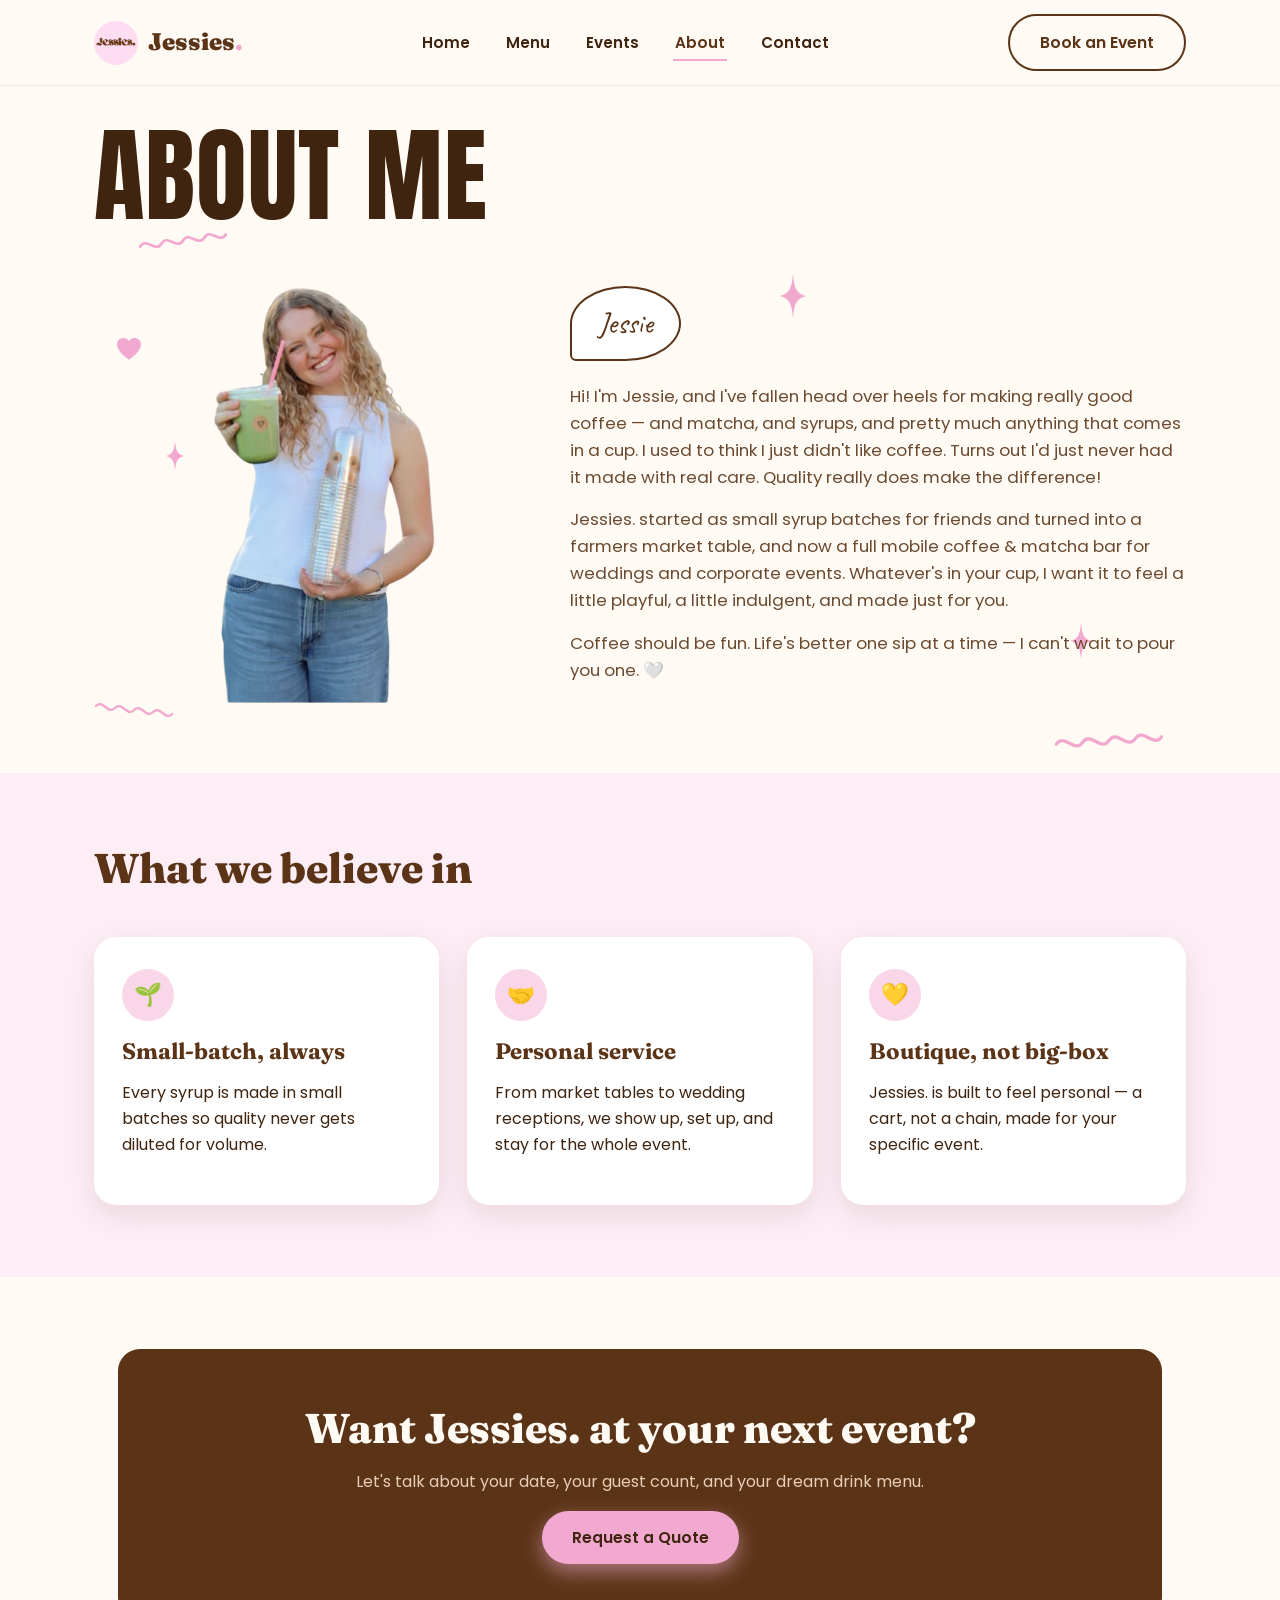
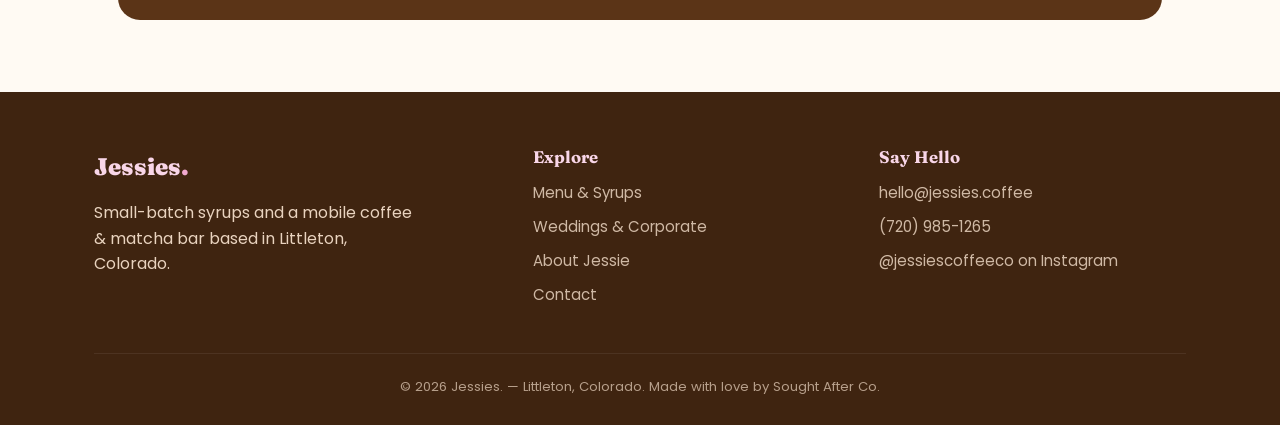
==== website/about.html @ 680e8ca1 "Add files via upload" ====
<!DOCTYPE html>
<html lang="en">
<head>
<meta charset="UTF-8" />
<meta name="viewport" content="width=device-width, initial-scale=1.0" />
<title>About Jessie | Jessies.</title>
<meta name="description" content="Meet Jessie, the maker behind Jessies. small-batch syrups and mobile coffee &amp; matcha bar in Littleton, Colorado." />
<link rel="icon" href="images/logo-mark.jpg" />
<link rel="preconnect" href="https://fonts.googleapis.com">
<link href="https://fonts.googleapis.com/css2?family=Fraunces:opsz,wght@9..144,600;9..144,800;9..144,900&family=Poppins:wght@400;500;600;700&family=Caveat:wght@600;700&family=Anton&display=swap" rel="stylesheet">
<link rel="stylesheet" href="css/style.css" />
</head>
<body>

<header class="site-header">
  <div class="nav-wrap">
    <a class="brand" href="index.html">
      <img src="images/logo-mark.jpg" alt="Jessies. logo" />
      <span class="brand-word">Jessies<span class="dot">.</span></span>
    </a>
    <nav>
      <ul class="nav-links">
        <li><a href="index.html">Home</a></li>
        <li><a href="menu.html">Menu</a></li>
        <li><a href="events.html">Events</a></li>
        <li><a href="about.html">About</a></li>
        <li><a href="contact.html">Contact</a></li>
      </ul>
    </nav>
    <div class="nav-cta">
      <a class="btn btn-outline" href="events.html#inquiry-form">Book an Event</a>
      <button class="nav-toggle" aria-label="Toggle menu">
        <span></span><span></span><span></span>
      </button>
    </div>
  </div>
</header>

<section class="about-poster">
  <div class="container">
    <h1 class="poster-title">About me</h1>

    <div class="poster-grid">
      <svg class="doodle scribble-1" viewBox="0 0 100 30" fill="none" xmlns="http://www.w3.org/2000/svg" aria-hidden="true">
        <path d="M2 15C10 5 18 25 26 15C34 5 42 25 50 15C58 5 66 25 74 15C82 5 90 25 98 15" stroke="currentColor" stroke-width="3" stroke-linecap="round"/>
      </svg>
      <svg class="doodle scribble-2" viewBox="0 0 100 30" fill="none" xmlns="http://www.w3.org/2000/svg" aria-hidden="true">
        <path d="M2 15C10 5 18 25 26 15C34 5 42 25 50 15C58 5 66 25 74 15C82 5 90 25 98 15" stroke="currentColor" stroke-width="3" stroke-linecap="round"/>
      </svg>
      <svg class="doodle scribble-3" viewBox="0 0 100 30" fill="none" xmlns="http://www.w3.org/2000/svg" aria-hidden="true">
        <path d="M2 15C10 5 18 25 26 15C34 5 42 25 50 15C58 5 66 25 74 15C82 5 90 25 98 15" stroke="currentColor" stroke-width="3" stroke-linecap="round"/>
      </svg>
      <svg class="doodle sparkle-1" viewBox="0 0 40 40" fill="currentColor" xmlns="http://www.w3.org/2000/svg" aria-hidden="true">
        <path d="M20 0C21 10 22 18 32 20C22 22 21 30 20 40C19 30 18 22 8 20C18 18 19 10 20 0Z"/>
      </svg>
      <svg class="doodle sparkle-2" viewBox="0 0 40 40" fill="currentColor" xmlns="http://www.w3.org/2000/svg" aria-hidden="true">
        <path d="M20 0C21 10 22 18 32 20C22 22 21 30 20 40C19 30 18 22 8 20C18 18 19 10 20 0Z"/>
      </svg>
      <svg class="doodle sparkle-3" viewBox="0 0 40 40" fill="currentColor" xmlns="http://www.w3.org/2000/svg" aria-hidden="true">
        <path d="M20 0C21 10 22 18 32 20C22 22 21 30 20 40C19 30 18 22 8 20C18 18 19 10 20 0Z"/>
      </svg>
      <svg class="doodle heart-1" viewBox="0 0 24 22" fill="currentColor" xmlns="http://www.w3.org/2000/svg" aria-hidden="true">
        <path d="M12 21C12 21 1 14 1 7C1 3 4 1 7 1C9 1 11 2 12 4C13 2 15 1 17 1C20 1 23 3 23 7C23 14 12 21 12 21Z"/>
      </svg>

      <div class="poster-photo-wrap">
        <img src="images/jessie-cutout.png" alt="Jessie, founder of Jessies., holding an iced matcha and a stack of cups" />
      </div>

      <div class="poster-copy">
        <div class="poster-bubble">Jessie</div>
        <p>Hi! I'm Jessie, and I've fallen head over heels for making really good coffee — and matcha, and syrups, and pretty much anything that comes in a cup. I used to think I just didn't like coffee. Turns out I'd just never had it made with real care. Quality really does make the difference!</p>
        <p>Jessies. started as small syrup batches for friends and turned into a farmers market table, and now a full mobile coffee &amp; matcha bar for weddings and corporate events. Whatever's in your cup, I want it to feel a little playful, a little indulgent, and made just for you.</p>
        <p>Coffee should be fun. Life's better one sip at a time — I can't wait to pour you one. 🤍</p>
      </div>
    </div>
  </div>
</section>

<section class="bg-soft">
  <div class="container">
    <div class="section-head left">
      <h2>What we believe in</h2>
    </div>
    <div class="grid-3">
      <div class="card">
        <div class="icon">🌱</div>
        <h3>Small-batch, always</h3>
        <p>Every syrup is made in small batches so quality never gets diluted for volume.</p>
      </div>
      <div class="card">
        <div class="icon">🤝</div>
        <h3>Personal service</h3>
        <p>From market tables to wedding receptions, we show up, set up, and stay for the whole event.</p>
      </div>
      <div class="card">
        <div class="icon">💛</div>
        <h3>Boutique, not big-box</h3>
        <p>Jessies. is built to feel personal — a cart, not a chain, made for your specific event.</p>
      </div>
    </div>
  </div>
</section>

<section>
  <div class="container">
    <div class="cta-banner">
      <h2>Want Jessies. at your next event?</h2>
      <p>Let's talk about your date, your guest count, and your dream drink menu.</p>
      <a class="btn btn-primary" href="events.html#inquiry-form">Request a Quote</a>
    </div>
  </div>
</section>

<footer class="site-footer">
  <div class="container">
    <div class="footer-grid">
      <div class="footer-brand">
        <span class="brand-word">Jessies<span class="dot">.</span></span>
        <p style="margin-top:14px; max-width: 320px;">Small-batch syrups and a mobile coffee &amp; matcha bar based in Littleton, Colorado.</p>
      </div>
      <div>
        <h4>Explore</h4>
        <a href="menu.html">Menu &amp; Syrups</a>
        <a href="events.html">Weddings &amp; Corporate</a>
        <a href="about.html">About Jessie</a>
        <a href="contact.html">Contact</a>
      </div>
      <div>
        <h4>Say Hello</h4>
        <a href="mailto:hello@jessies.coffee">hello@jessies.coffee</a>
        <a href="tel:+17209851265">(720) 985-1265</a>
        <a href="https://www.instagram.com/jessiescoffeeco/" target="_blank" rel="noopener">@jessiescoffeeco on Instagram</a>
      </div>
    </div>
    <div class="footer-bottom">© 2026 Jessies. — Littleton, Colorado. Made with love by Sought After Co.</div>
  </div>
</footer>

<script src="js/script.js"></script>
</body>
</html>
---- website/css/style.css ----
/* ===========================
   Jessies. — Global Stylesheet
   =========================== */

:root {
  --pink: #f9d6e8;
  --pink-soft: #fdeef6;
  --pink-strong: #f2a9cf;
  --brown: #5b3417;
  --brown-dark: #3f2410;
  --cream: #fffaf3;
  --cream-2: #fff3e4;
  --white: #ffffff;
  --shadow: 0 10px 30px rgba(91, 52, 23, 0.12);
  --radius: 22px;
  --font-display: "Fraunces", Georgia, serif;
  --font-body: "Poppins", "Segoe UI", sans-serif;
  --font-script: "Caveat", cursive;
}

* {
  box-sizing: border-box;
}

html {
  scroll-behavior: smooth;
}

body {
  margin: 0;
  font-family: var(--font-body);
  color: var(--brown-dark);
  background: var(--cream);
  line-height: 1.6;
  -webkit-font-smoothing: antialiased;
}

img {
  max-width: 100%;
  display: block;
}

a {
  text-decoration: none;
  color: inherit;
}

.container {
  width: 100%;
  max-width: 1140px;
  margin: 0 auto;
  padding: 0 24px;
}

h1, h2, h3, h4 {
  font-family: var(--font-display);
  color: var(--brown);
  margin: 0 0 16px;
  line-height: 1.15;
}

h1 { font-size: clamp(2.4rem, 5vw, 3.6rem); font-weight: 900; }
h2 { font-size: clamp(1.9rem, 3.6vw, 2.6rem); font-weight: 800; }
h3 { font-size: 1.4rem; font-weight: 700; }

p { margin: 0 0 16px; }

.eyebrow {
  display: inline-block;
  font-family: var(--font-script);
  font-size: 1.5rem;
  color: var(--pink-strong);
  margin-bottom: 4px;
}

.lead {
  font-size: 1.15rem;
  color: #7a5a41;
}

/* ---------- Buttons ---------- */
.btn {
  display: inline-flex;
  align-items: center;
  gap: 8px;
  padding: 14px 30px;
  border-radius: 999px;
  font-family: var(--font-body);
  font-weight: 600;
  font-size: 0.98rem;
  border: none;
  cursor: pointer;
  transition: transform 0.15s ease, box-shadow 0.15s ease, background 0.15s ease;
}

.btn-primary {
  background: var(--pink-strong);
  color: var(--brown-dark);
  box-shadow: 0 8px 20px rgba(242, 169, 207, 0.55);
}

.btn-primary:hover {
  background: var(--pink);
  transform: translateY(-2px);
}

.btn-outline {
  background: transparent;
  border: 2px solid var(--brown);
  color: var(--brown);
}

.btn-outline:hover {
  background: var(--brown);
  color: var(--cream);
}

.btn-block { width: 100%; justify-content: center; }

/* ---------- Header / Nav ---------- */
.site-header {
  position: sticky;
  top: 0;
  z-index: 100;
  background: rgba(255, 250, 243, 0.92);
  backdrop-filter: blur(8px);
  border-bottom: 1px solid rgba(91, 52, 23, 0.08);
}

.nav-wrap {
  display: flex;
  align-items: center;
  justify-content: space-between;
  padding: 14px 24px;
  max-width: 1140px;
  margin: 0 auto;
}

.brand {
  display: flex;
  align-items: center;
  gap: 10px;
}

.brand img {
  width: 44px;
  height: 44px;
  border-radius: 50%;
  object-fit: cover;
}

.brand-word {
  font-family: var(--font-display);
  font-weight: 900;
  font-size: 1.5rem;
  color: var(--brown);
}

.brand-word .dot { color: var(--pink-strong); }

.nav-links {
  display: flex;
  align-items: center;
  gap: 32px;
  list-style: none;
  margin: 0;
  padding: 0;
}

.nav-links a {
  font-weight: 600;
  font-size: 0.95rem;
  color: var(--brown-dark);
  padding: 6px 2px;
  border-bottom: 2px solid transparent;
  transition: border-color 0.15s ease, color 0.15s ease;
}

.nav-links a:hover,
.nav-links a.active {
  border-color: var(--pink-strong);
  color: var(--brown);
}

.nav-cta {
  display: flex;
  align-items: center;
  gap: 18px;
}

.nav-toggle {
  display: none;
  flex-direction: column;
  gap: 5px;
  background: none;
  border: none;
  cursor: pointer;
  padding: 6px;
}

.nav-toggle span {
  width: 26px;
  height: 2.5px;
  background: var(--brown);
  border-radius: 2px;
}

/* ---------- Hero ---------- */
.hero {
  position: relative;
  overflow: hidden;
  background: linear-gradient(180deg, var(--pink-soft) 0%, var(--cream) 100%);
}

.hero-pattern {
  position: absolute;
  inset: 0;
  background-image: url("../images/pattern-bg.jpg");
  background-size: 480px;
  opacity: 0.1;
  mix-blend-mode: multiply;
  pointer-events: none;
}

.hero-inner {
  position: relative;
  display: grid;
  grid-template-columns: 1.1fr 0.9fr;
  gap: 48px;
  align-items: center;
  padding: 72px 24px 56px;
  max-width: 1140px;
  margin: 0 auto;
}

.hero-copy .btn-row {
  display: flex;
  gap: 16px;
  flex-wrap: wrap;
  margin-top: 28px;
}

.hero-photo {
  position: relative;
  justify-self: center;
}

.hero-photo img {
  width: 100%;
  max-width: 380px;
  border-radius: var(--radius);
  box-shadow: var(--shadow);
  border: 8px solid var(--white);
}

.hero-badge {
  position: absolute;
  bottom: -18px;
  left: -18px;
  background: var(--white);
  border-radius: 16px;
  padding: 10px 16px;
  box-shadow: var(--shadow);
  font-family: var(--font-script);
  font-size: 1.3rem;
  color: var(--brown);
  transform: rotate(-6deg);
}

/* ---------- Sections ---------- */
section {
  padding: 72px 0;
}

.section-head {
  text-align: center;
  max-width: 620px;
  margin: 0 auto 44px;
}

.section-head.left {
  text-align: left;
  margin: 0 0 44px;
}

.bg-soft { background: var(--pink-soft); }
.bg-cream2 { background: var(--cream-2); }

/* Channel / feature cards */
.grid-3 {
  display: grid;
  grid-template-columns: repeat(3, 1fr);
  gap: 28px;
}

.card {
  background: var(--white);
  border-radius: var(--radius);
  padding: 32px 28px;
  box-shadow: var(--shadow);
  transition: transform 0.2s ease;
}

.card:hover { transform: translateY(-4px); }

.card .icon {
  width: 52px;
  height: 52px;
  border-radius: 50%;
  background: var(--pink);
  display: flex;
  align-items: center;
  justify-content: center;
  font-size: 1.4rem;
  margin-bottom: 18px;
}

/* Product strip */
.grid-4 {
  display: grid;
  grid-template-columns: repeat(4, 1fr);
  gap: 20px;
}

.photo-card {
  border-radius: 18px;
  overflow: hidden;
  box-shadow: var(--shadow);
  aspect-ratio: 3/4;
}

.photo-card img {
  width: 100%;
  height: 100%;
  object-fit: cover;
}

/* CTA banner */
.cta-banner {
  background: var(--brown);
  color: var(--cream);
  border-radius: var(--radius);
  padding: 56px 40px;
  text-align: center;
  margin: 0 24px;
}

.cta-banner h2 { color: var(--cream); }
.cta-banner p { color: #e8cdb9; }

/* ---------- Tables ---------- */
.table-wrap {
  overflow-x: auto;
  border-radius: var(--radius);
  box-shadow: var(--shadow);
  background: var(--white);
}

table {
  width: 100%;
  border-collapse: collapse;
  min-width: 560px;
}

th, td {
  text-align: left;
  padding: 16px 20px;
  border-bottom: 1px solid var(--cream-2);
  font-size: 0.96rem;
}

th {
  font-family: var(--font-display);
  color: var(--brown);
  background: var(--pink-soft);
  font-weight: 700;
}

tr:last-child td { border-bottom: none; }

/* Menu flavor cards */
.flavor-grid {
  display: grid;
  grid-template-columns: repeat(2, 1fr);
  gap: 20px;
}

.flavor-card {
  background: var(--white);
  border-radius: 18px;
  padding: 24px 26px;
  box-shadow: var(--shadow);
  display: flex;
  justify-content: space-between;
  align-items: center;
  gap: 12px;
}

.flavor-card .price {
  font-family: var(--font-display);
  font-weight: 800;
  color: var(--pink-strong);
  font-size: 1.3rem;
  white-space: nowrap;
}

.note-box {
  background: var(--pink-soft);
  border-left: 4px solid var(--pink-strong);
  border-radius: 14px;
  padding: 18px 22px;
  font-size: 0.92rem;
  color: #7a5a41;
}

/* ---------- Forms ---------- */
.form-card {
  background: var(--white);
  border-radius: var(--radius);
  padding: 40px;
  box-shadow: var(--shadow);
}

.form-row {
  display: grid;
  grid-template-columns: 1fr 1fr;
  gap: 20px;
}

.field {
  margin-bottom: 20px;
}

.field label {
  display: block;
  font-weight: 600;
  font-size: 0.9rem;
  margin-bottom: 8px;
  color: var(--brown);
}

.field input,
.field select,
.field textarea {
  width: 100%;
  padding: 13px 16px;
  border-radius: 12px;
  border: 1.5px solid #ecd9c7;
  font-family: var(--font-body);
  font-size: 0.96rem;
  background: var(--cream);
  color: var(--brown-dark);
}

.field input:focus,
.field select:focus,
.field textarea:focus {
  outline: none;
  border-color: var(--pink-strong);
}

.field textarea { resize: vertical; min-height: 120px; }

/* ---------- About Me poster ---------- */
.about-poster {
  position: relative;
  padding: 40px 24px 20px;
}

.poster-title {
  font-family: "Anton", var(--font-display);
  font-weight: 400;
  text-transform: uppercase;
  font-size: clamp(3.2rem, 9vw, 6.5rem);
  letter-spacing: 1px;
  color: var(--brown-dark);
  line-height: 0.95;
  margin: 0 0 8px;
}

.poster-grid {
  position: relative;
  display: grid;
  grid-template-columns: 0.85fr 1.15fr;
  align-items: center;
  gap: 20px;
  min-height: 520px;
}

.poster-photo-wrap {
  position: relative;
  display: flex;
  justify-content: center;
}

.poster-photo-wrap img {
  max-width: 420px;
  width: 100%;
  position: relative;
  z-index: 2;
}

.poster-copy {
  position: relative;
  z-index: 2;
}

.poster-bubble {
  font-family: var(--font-script);
  font-size: 1.9rem;
  line-height: 1.15;
  color: var(--brown);
  background: var(--white);
  border: 2.5px solid var(--brown);
  border-radius: 50% 50% 50% 6px;
  padding: 18px 26px;
  display: inline-block;
  margin-bottom: 22px;
}

.poster-copy p {
  font-size: 1.05rem;
  color: #6b4a30;
}

.doodle {
  position: absolute;
  color: var(--pink-strong);
  z-index: 1;
  pointer-events: none;
}

.doodle.scribble-1 { top: -6px; left: 4%; width: 90px; transform: rotate(-8deg); }
.doodle.scribble-2 { bottom: 6%; left: 0; width: 80px; transform: rotate(6deg); }
.doodle.scribble-3 { bottom: -4px; right: 2%; width: 110px; transform: rotate(-4deg); }
.doodle.sparkle-1 { top: 8%; right: 34%; width: 44px; }
.doodle.sparkle-2 { top: 40%; left: 6%; width: 30px; }
.doodle.sparkle-3 { bottom: 18%; right: 8%; width: 36px; }
.doodle.heart-1 { top: 20%; left: 2%; width: 26px; }

@media (max-width: 900px) {
  .poster-grid { grid-template-columns: 1fr; min-height: unset; text-align: center; }
  .poster-copy { text-align: left; }
  .doodle { display: none; }
}

/* ---------- Quote / script accent ---------- */
.quote-bubble {
  font-family: var(--font-script);
  font-size: 2rem;
  color: var(--brown);
  background: var(--pink-soft);
  border-radius: 40px 40px 40px 6px;
  padding: 22px 30px;
  display: inline-block;
}

/* ---------- Footer ---------- */
.site-footer {
  background: var(--brown-dark);
  color: #e9d3bf;
  padding: 56px 0 28px;
}

.footer-grid {
  display: grid;
  grid-template-columns: 1.3fr 1fr 1fr;
  gap: 40px;
  margin-bottom: 36px;
}

.site-footer h4 {
  color: var(--pink);
  font-size: 1.05rem;
  margin-bottom: 14px;
}

.site-footer a {
  display: block;
  color: #e9d3bf;
  opacity: 0.85;
  margin-bottom: 10px;
  font-size: 0.94rem;
}

.site-footer a:hover { opacity: 1; color: var(--pink); }

.footer-brand .brand-word { color: var(--pink); }

.footer-bottom {
  border-top: 1px solid rgba(255,255,255,0.1);
  padding-top: 22px;
  font-size: 0.82rem;
  opacity: 0.7;
  text-align: center;
}

/* ---------- Scroll sipper ---------- */
.scroll-sipper {
  position: fixed;
  right: 22px;
  bottom: 22px;
  width: 66px;
  z-index: 60;
  pointer-events: none;
  filter: drop-shadow(0 6px 14px rgba(91, 52, 23, 0.25));
}

.scroll-sipper svg { width: 100%; height: auto; display: block; }

.sipper-liquid {
  transform-box: fill-box;
  transform-origin: bottom;
  transform: scaleY(var(--drink-level, 1));
  transition: transform 0.12s linear;
}

.sipper-straw {
  transform-box: fill-box;
  transform-origin: 70% 100%;
  animation: sipper-wiggle 3.2s ease-in-out infinite;
}

@keyframes sipper-wiggle {
  0%, 100% { transform: rotate(-2deg); }
  50% { transform: rotate(2deg); }
}

@media (max-width: 760px) {
  .scroll-sipper { width: 46px; right: 14px; bottom: 14px; }
}

/* ---------- Utilities ---------- */
.text-center { text-align: center; }
.mt-32 { margin-top: 32px; }
.stack { display: flex; flex-direction: column; gap: 6px; }

/* ---------- Responsive ---------- */
@media (max-width: 900px) {
  .hero-inner { grid-template-columns: 1fr; text-align: center; }
  .hero-copy .btn-row { justify-content: center; }
  .hero-photo { order: -1; }
  .grid-3 { grid-template-columns: 1fr; }
  .grid-4 { grid-template-columns: repeat(2, 1fr); }
  .footer-grid { grid-template-columns: 1fr; }
  .form-row { grid-template-columns: 1fr; }
}

@media (max-width: 760px) {
  .nav-links, .nav-cta .btn-outline { display: none; }
  .nav-toggle { display: flex; }
  .nav-wrap.open .nav-links {
    display: flex;
    flex-direction: column;
    position: absolute;
    top: 68px;
    left: 0;
    right: 0;
    background: var(--cream);
    padding: 20px 24px;
    gap: 18px;
    box-shadow: var(--shadow);
  }
}
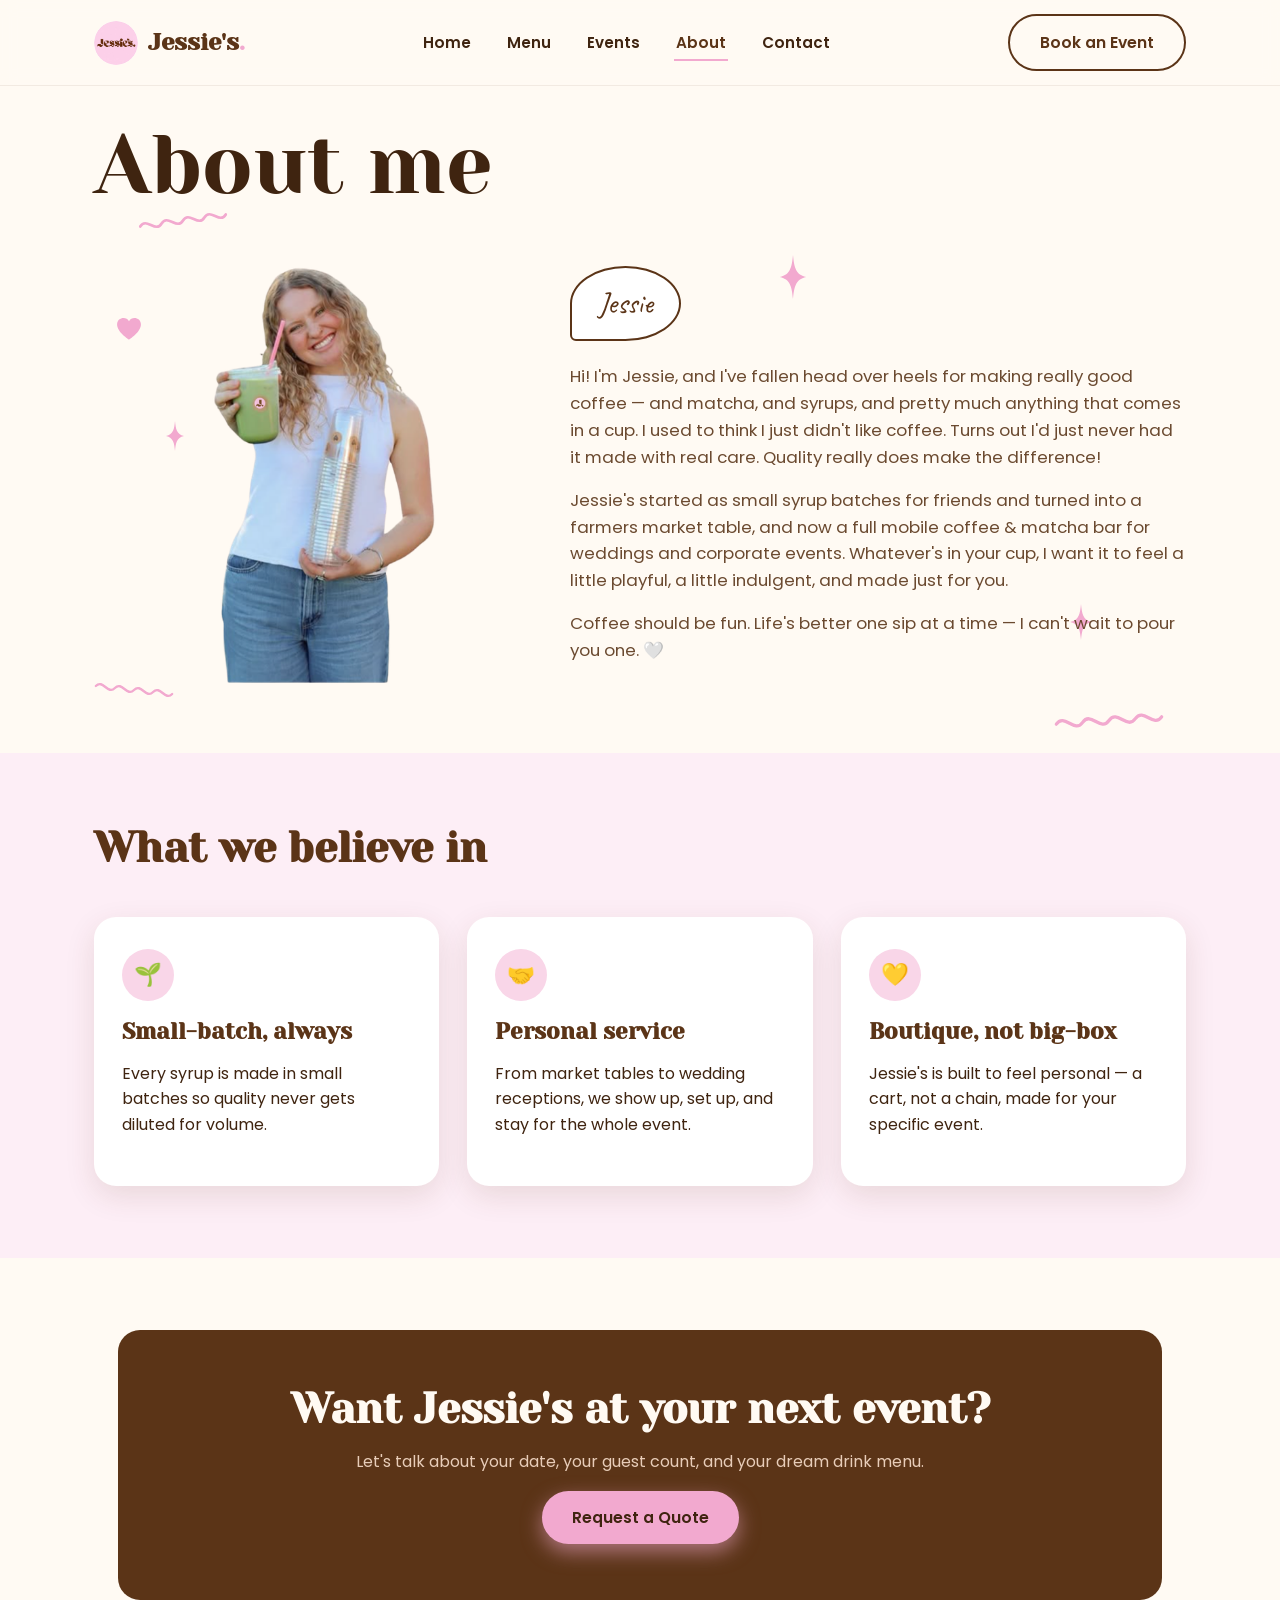
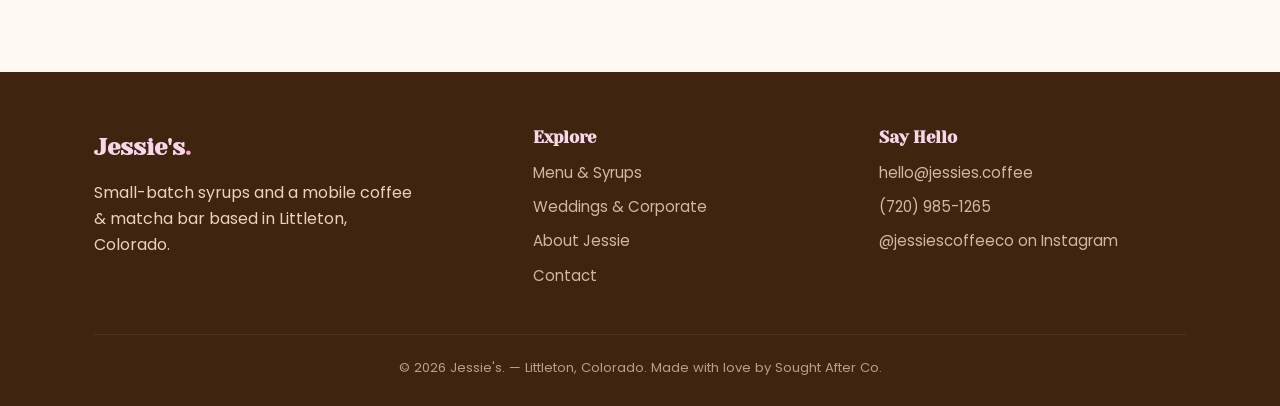
==== commit 652663f5: "Add files via upload" ====
--- a/website/about.html
+++ b/website/about.html
@@ -3,11 +3,23 @@
 <head>
 <meta charset="UTF-8" />
 <meta name="viewport" content="width=device-width, initial-scale=1.0" />
-<title>About Jessie | Jessies.</title>
-<meta name="description" content="Meet Jessie, the maker behind Jessies. small-batch syrups and mobile coffee &amp; matcha bar in Littleton, Colorado." />
-<link rel="icon" href="images/logo-mark.jpg" />
+<title>About Jessie | Jessie's.</title>
+<meta name="description" content="Meet Jessie, the maker behind Jessie's small-batch syrups and mobile coffee &amp; matcha bar in Littleton, Colorado." />
+<meta property="og:type" content="website" />
+<meta property="og:title" content="About Jessie | Jessie's." />
+<meta property="og:description" content="Meet Jessie, the maker behind Jessie's small-batch syrups and mobile coffee &amp; matcha bar." />
+<meta property="og:url" content="https://jessies.coffee/about.html" />
+<meta property="og:image" content="https://jessies.coffee/images/social-card.jpg" />
+<meta property="og:image:width" content="1200" />
+<meta property="og:image:height" content="630" />
+<meta name="twitter:card" content="summary_large_image" />
+<meta name="twitter:title" content="About Jessie | Jessie's." />
+<meta name="twitter:description" content="Meet Jessie, the maker behind Jessie's small-batch syrups and mobile coffee &amp; matcha bar." />
+<meta name="twitter:image" content="https://jessies.coffee/images/social-card.jpg" />
+<link rel="icon" href="images/favicon.png?v=2" type="image/png" />
+<link rel="apple-touch-icon" href="images/apple-touch-icon.png?v=2" />
 <link rel="preconnect" href="https://fonts.googleapis.com">
-<link href="https://fonts.googleapis.com/css2?family=Fraunces:opsz,wght@9..144,600;9..144,800;9..144,900&family=Poppins:wght@400;500;600;700&family=Caveat:wght@600;700&family=Anton&display=swap" rel="stylesheet">
+<link href="https://fonts.googleapis.com/css2?family=Yeseva+One&family=Poppins:wght@400;500;600;700&family=Caveat:wght@600;700&display=swap" rel="stylesheet">
 <link rel="stylesheet" href="css/style.css" />
 </head>
 <body>
@@ -15,8 +27,8 @@
 <header class="site-header">
   <div class="nav-wrap">
     <a class="brand" href="index.html">
-      <img src="images/logo-mark.jpg" alt="Jessies. logo" />
-      <span class="brand-word">Jessies<span class="dot">.</span></span>
+      <img src="images/logo-mark.jpg?v=2" alt="Jessie's logo" />
+      <span class="brand-word">Jessie's<span class="dot">.</span></span>
     </a>
     <nav>
       <ul class="nav-links">
@@ -64,13 +76,13 @@
       </svg>
 
       <div class="poster-photo-wrap">
-        <img src="images/jessie-cutout.png" alt="Jessie, founder of Jessies., holding an iced matcha and a stack of cups" />
+        <img src="images/jessie-cutout.png?v=2" alt="Jessie, founder of Jessie's, holding an iced matcha and a stack of cups" />
       </div>
 
       <div class="poster-copy">
         <div class="poster-bubble">Jessie</div>
         <p>Hi! I'm Jessie, and I've fallen head over heels for making really good coffee — and matcha, and syrups, and pretty much anything that comes in a cup. I used to think I just didn't like coffee. Turns out I'd just never had it made with real care. Quality really does make the difference!</p>
-        <p>Jessies. started as small syrup batches for friends and turned into a farmers market table, and now a full mobile coffee &amp; matcha bar for weddings and corporate events. Whatever's in your cup, I want it to feel a little playful, a little indulgent, and made just for you.</p>
+        <p>Jessie's started as small syrup batches for friends and turned into a farmers market table, and now a full mobile coffee &amp; matcha bar for weddings and corporate events. Whatever's in your cup, I want it to feel a little playful, a little indulgent, and made just for you.</p>
         <p>Coffee should be fun. Life's better one sip at a time — I can't wait to pour you one. 🤍</p>
       </div>
     </div>
@@ -96,7 +108,7 @@
       <div class="card">
         <div class="icon">💛</div>
         <h3>Boutique, not big-box</h3>
-        <p>Jessies. is built to feel personal — a cart, not a chain, made for your specific event.</p>
+        <p>Jessie's is built to feel personal — a cart, not a chain, made for your specific event.</p>
       </div>
     </div>
   </div>
@@ -105,7 +117,7 @@
 <section>
   <div class="container">
     <div class="cta-banner">
-      <h2>Want Jessies. at your next event?</h2>
+      <h2>Want Jessie's at your next event?</h2>
       <p>Let's talk about your date, your guest count, and your dream drink menu.</p>
       <a class="btn btn-primary" href="events.html#inquiry-form">Request a Quote</a>
     </div>
@@ -116,7 +128,7 @@
   <div class="container">
     <div class="footer-grid">
       <div class="footer-brand">
-        <span class="brand-word">Jessies<span class="dot">.</span></span>
+        <span class="brand-word">Jessie's<span class="dot">.</span></span>
         <p style="margin-top:14px; max-width: 320px;">Small-batch syrups and a mobile coffee &amp; matcha bar based in Littleton, Colorado.</p>
       </div>
       <div>
@@ -133,7 +145,7 @@
         <a href="https://www.instagram.com/jessiescoffeeco/" target="_blank" rel="noopener">@jessiescoffeeco on Instagram</a>
       </div>
     </div>
-    <div class="footer-bottom">© 2026 Jessies. — Littleton, Colorado. Made with love by Sought After Co.</div>
+    <div class="footer-bottom">© 2026 Jessie's. — Littleton, Colorado. Made with love by Sought After Co.</div>
   </div>
 </footer>
 
--- a/website/css/style.css
+++ b/website/css/style.css
@@ -13,7 +13,7 @@
   --white: #ffffff;
   --shadow: 0 10px 30px rgba(91, 52, 23, 0.12);
   --radius: 22px;
-  --font-display: "Fraunces", Georgia, serif;
+  --font-display: "Yeseva One", Georgia, serif;
   --font-body: "Poppins", "Segoe UI", sans-serif;
   --font-script: "Caveat", cursive;
 }
@@ -468,11 +468,11 @@
 }
 
 .poster-title {
-  font-family: "Anton", var(--font-display);
+  font-family: var(--font-display);
   font-weight: 400;
-  text-transform: uppercase;
-  font-size: clamp(3.2rem, 9vw, 6.5rem);
-  letter-spacing: 1px;
+  text-transform: none;
+  font-size: clamp(2.8rem, 7.5vw, 5.2rem);
+  letter-spacing: 0;
   color: var(--brown-dark);
   line-height: 0.95;
   margin: 0 0 8px;
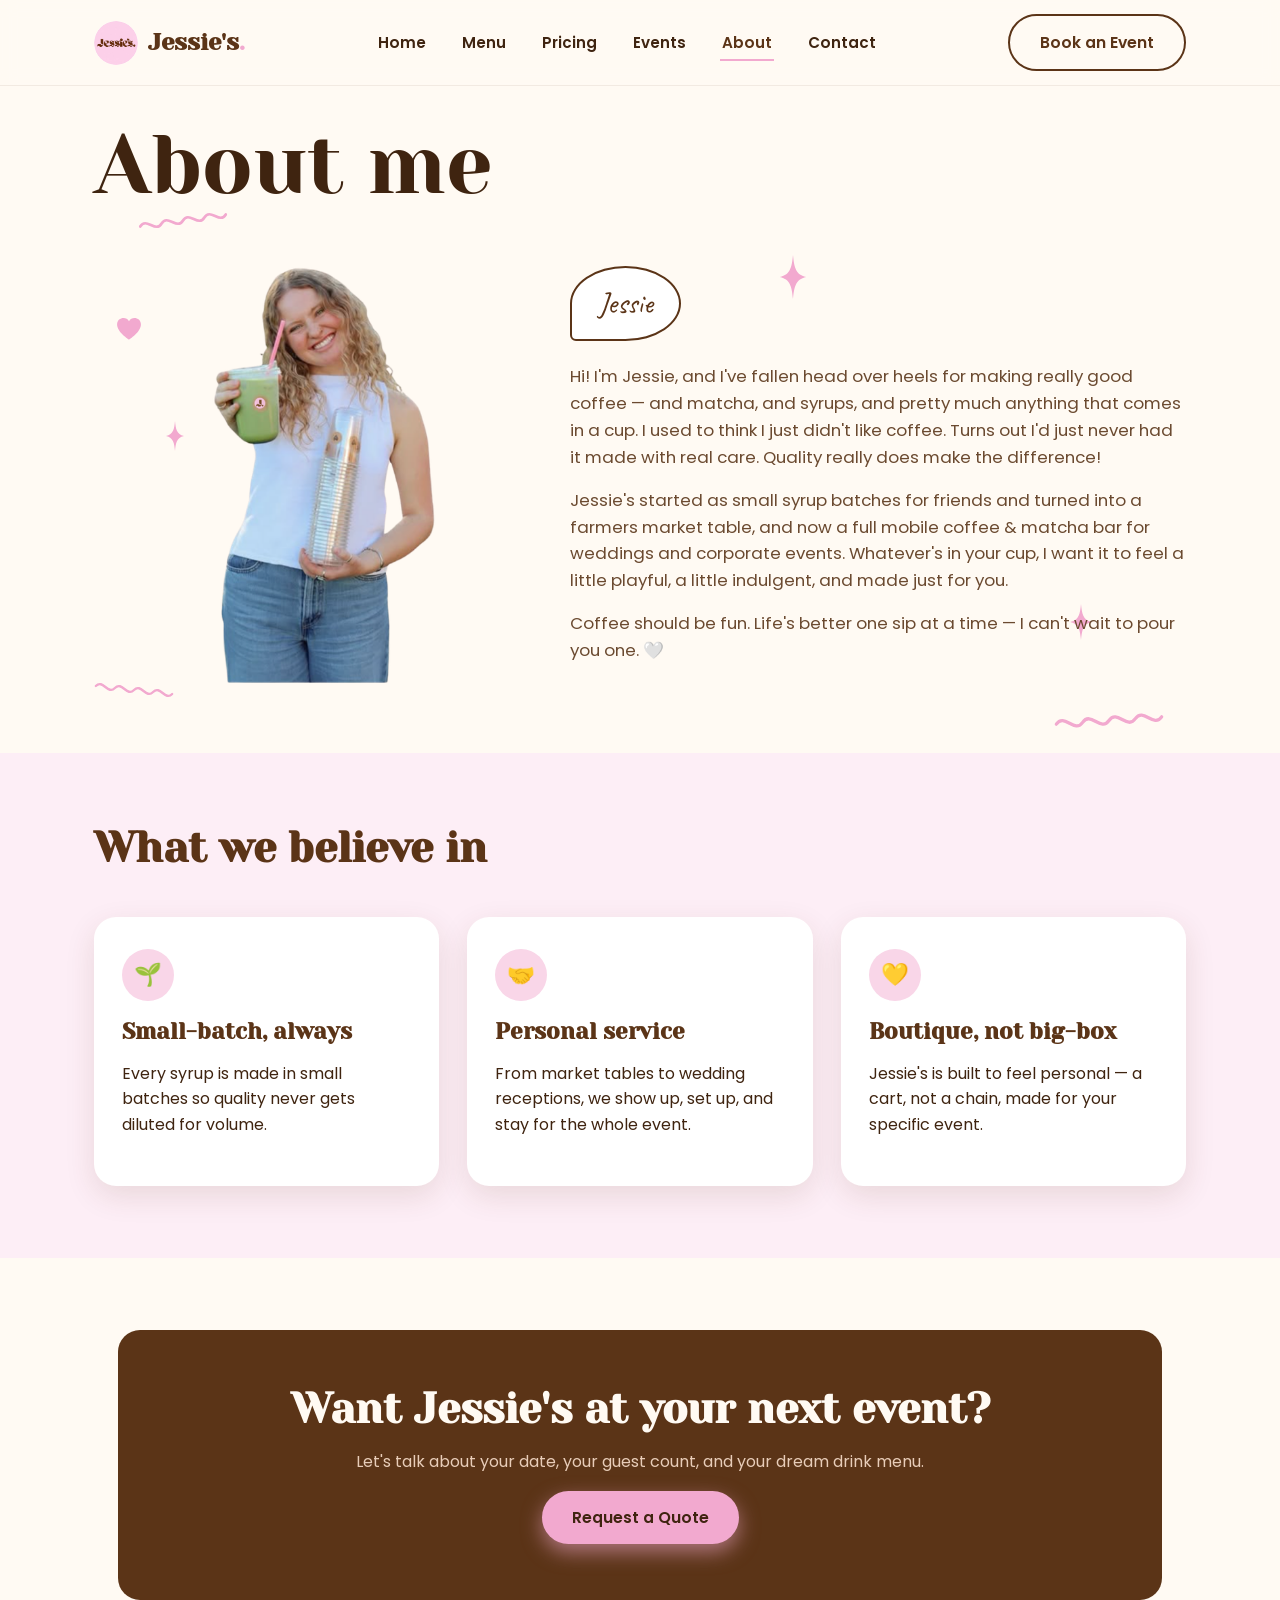
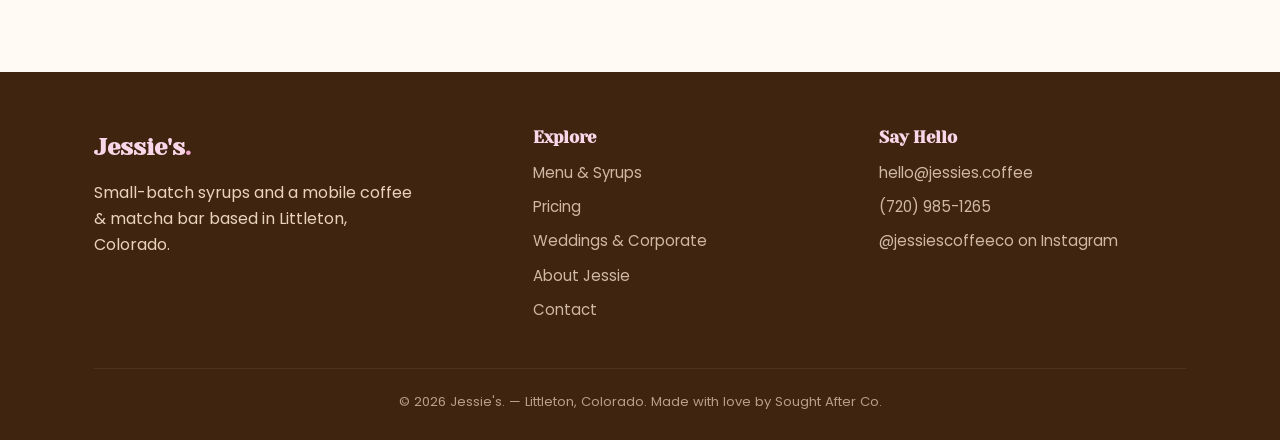
==== commit 7f6f63a5: "Add files via upload" ====
--- a/website/about.html
+++ b/website/about.html
@@ -34,6 +34,7 @@
       <ul class="nav-links">
         <li><a href="index.html">Home</a></li>
         <li><a href="menu.html">Menu</a></li>
+        <li><a href="pricing.html">Pricing</a></li>
         <li><a href="events.html">Events</a></li>
         <li><a href="about.html">About</a></li>
         <li><a href="contact.html">Contact</a></li>
@@ -134,6 +135,7 @@
       <div>
         <h4>Explore</h4>
         <a href="menu.html">Menu &amp; Syrups</a>
+        <a href="pricing.html">Pricing</a>
         <a href="events.html">Weddings &amp; Corporate</a>
         <a href="about.html">About Jessie</a>
         <a href="contact.html">Contact</a>
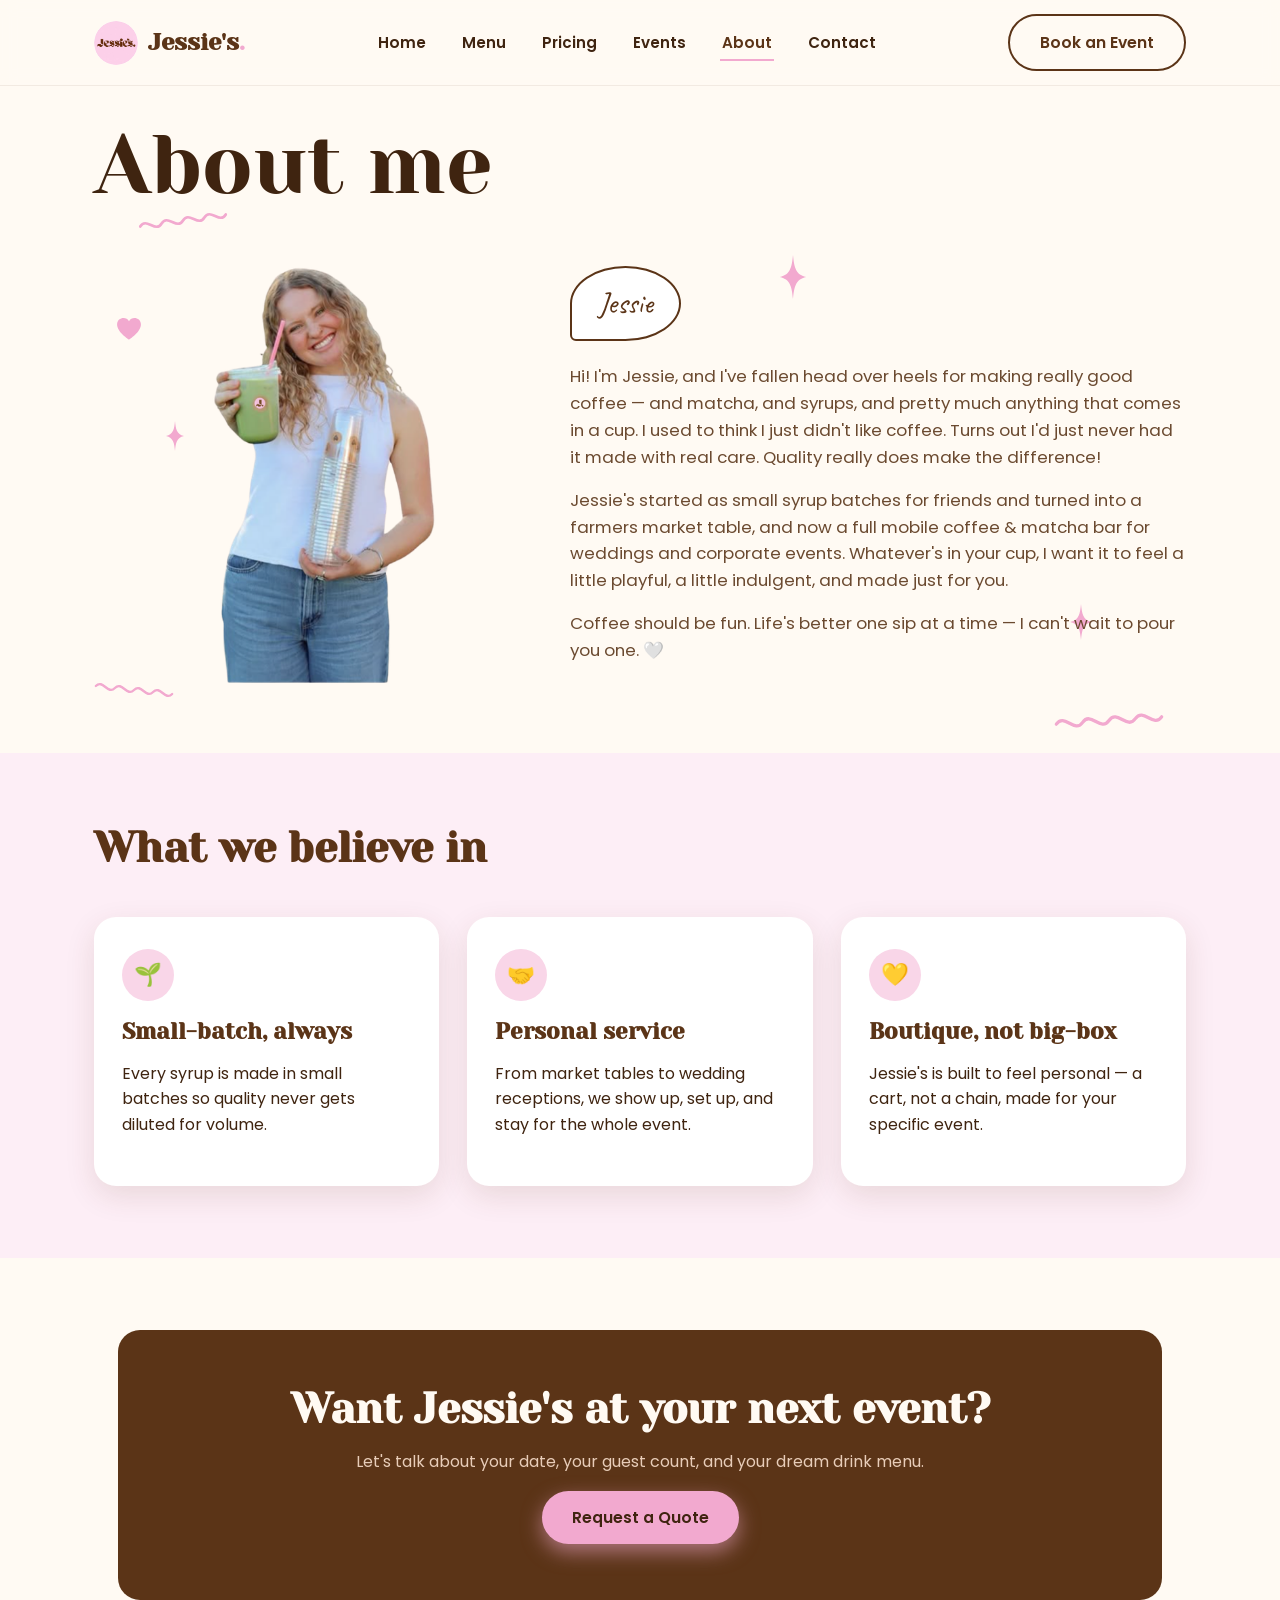
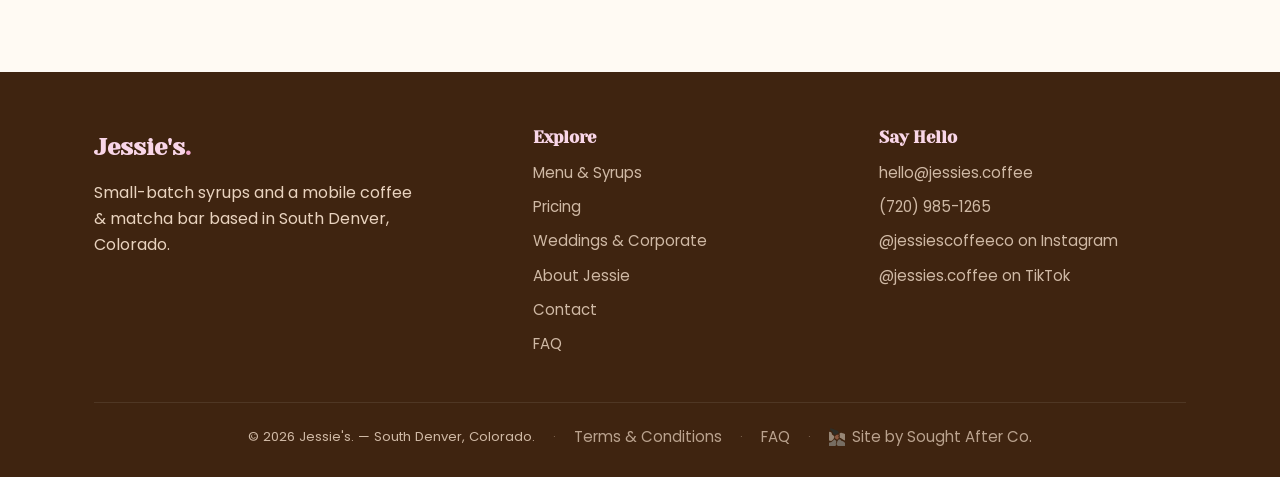
==== commit b46f0f60: "Add files via upload" ====
--- a/website/about.html
+++ b/website/about.html
@@ -4,7 +4,7 @@
 <meta charset="UTF-8" />
 <meta name="viewport" content="width=device-width, initial-scale=1.0" />
 <title>About Jessie | Jessie's.</title>
-<meta name="description" content="Meet Jessie, the maker behind Jessie's small-batch syrups and mobile coffee &amp; matcha bar in Littleton, Colorado." />
+<meta name="description" content="Meet Jessie, the maker behind Jessie's small-batch syrups and mobile coffee &amp; matcha bar in South Denver, Colorado." />
 <meta property="og:type" content="website" />
 <meta property="og:title" content="About Jessie | Jessie's." />
 <meta property="og:description" content="Meet Jessie, the maker behind Jessie's small-batch syrups and mobile coffee &amp; matcha bar." />
@@ -130,7 +130,7 @@
     <div class="footer-grid">
       <div class="footer-brand">
         <span class="brand-word">Jessie's<span class="dot">.</span></span>
-        <p style="margin-top:14px; max-width: 320px;">Small-batch syrups and a mobile coffee &amp; matcha bar based in Littleton, Colorado.</p>
+        <p style="margin-top:14px; max-width: 320px;">Small-batch syrups and a mobile coffee &amp; matcha bar based in South Denver, Colorado.</p>
       </div>
       <div>
         <h4>Explore</h4>
@@ -139,15 +139,28 @@
         <a href="events.html">Weddings &amp; Corporate</a>
         <a href="about.html">About Jessie</a>
         <a href="contact.html">Contact</a>
+        <a href="faq.html">FAQ</a>
       </div>
       <div>
         <h4>Say Hello</h4>
         <a href="mailto:hello@jessies.coffee">hello@jessies.coffee</a>
         <a href="tel:+17209851265">(720) 985-1265</a>
         <a href="https://www.instagram.com/jessiescoffeeco/" target="_blank" rel="noopener">@jessiescoffeeco on Instagram</a>
+        <a href="https://www.tiktok.com/@jessies.coffee" target="_blank" rel="noopener">@jessies.coffee on TikTok</a>
       </div>
     </div>
-    <div class="footer-bottom">© 2026 Jessie's. — Littleton, Colorado. Made with love by Sought After Co.</div>
+    <div class="footer-bottom">
+      <span>© 2026 Jessie's. — South Denver, Colorado.</span>
+      <span class="divider">&middot;</span>
+      <a href="terms.html">Terms &amp; Conditions</a>
+      <span class="divider">&middot;</span>
+      <a href="faq.html">FAQ</a>
+      <span class="divider">&middot;</span>
+      <a class="credit-link" href="https://soughtafter.design" target="_blank" rel="noopener">
+        <img src="images/sought-after-mark.png" alt="Sought After Co. logo" />
+        Site by Sought After Co.
+      </a>
+    </div>
   </div>
 </footer>
 
--- a/website/css/style.css
+++ b/website/css/style.css
@@ -26,6 +26,10 @@
   scroll-behavior: smooth;
 }
 
+html, body {
+  overflow-x: hidden;
+}
+
 body {
   margin: 0;
   font-family: var(--font-body);
@@ -293,6 +297,12 @@
   gap: 28px;
 }
 
+.grid-2 {
+  display: grid;
+  grid-template-columns: repeat(2, 1fr);
+  gap: 28px;
+}
+
 .card {
   background: var(--white);
   border-radius: var(--radius);
@@ -411,6 +421,80 @@
   padding: 18px 22px;
   font-size: 0.92rem;
   color: #7a5a41;
+}
+
+/* Pricing tiers */
+.pricing-card {
+  position: relative;
+  display: flex;
+  flex-direction: column;
+}
+
+.pricing-card.featured {
+  border: 2px solid var(--pink-strong);
+}
+
+.pricing-badge {
+  position: absolute;
+  top: -14px;
+  right: 24px;
+  background: var(--pink-strong);
+  color: var(--white);
+  font-family: var(--font-body);
+  font-weight: 700;
+  font-size: 0.72rem;
+  letter-spacing: 0.06em;
+  text-transform: uppercase;
+  padding: 6px 14px;
+  border-radius: 999px;
+}
+
+.pricing-card .icon.icon-2 { background: var(--pink-strong); }
+.pricing-card .icon.icon-3 { background: var(--brown); color: var(--cream); }
+
+.pricing-card .price-tag {
+  font-family: var(--font-display);
+  font-size: 2.1rem;
+  color: var(--pink-strong);
+  line-height: 1;
+  margin: 2px 0 6px;
+}
+
+.pricing-card .price-tag .unit {
+  font-family: var(--font-body);
+  font-size: 0.88rem;
+  color: #7a5a41;
+  font-weight: 500;
+}
+
+.pricing-card .minimum {
+  color: #7a5a41;
+  font-size: 0.85rem;
+  margin: 0 0 18px;
+}
+
+.pricing-card .includes {
+  list-style: none;
+  padding: 0;
+  margin: 0 0 22px;
+  flex-grow: 1;
+}
+
+.pricing-card .includes li {
+  display: flex;
+  align-items: flex-start;
+  gap: 8px;
+  font-size: 0.9rem;
+  color: #6b4a30;
+  margin-bottom: 10px;
+  line-height: 1.4;
+}
+
+.pricing-card .includes li::before {
+  content: "✓";
+  color: var(--pink-strong);
+  font-weight: 700;
+  flex-shrink: 0;
 }
 
 /* ---------- Forms ---------- */
@@ -541,7 +625,19 @@
 @media (max-width: 900px) {
   .poster-grid { grid-template-columns: 1fr; min-height: unset; text-align: center; }
   .poster-copy { text-align: left; }
-  .doodle { display: none; }
+
+  /* Photo is the first item in the stack (the image itself is square, so
+     it's a reliable ~full-container-width block up top) — regroup the
+     doodles to frame just the photo instead of scattering across the
+     now much-taller single-column layout. Two get retired to avoid clutter. */
+  .doodle.scribble-3,
+  .doodle.sparkle-3 { display: none; }
+
+  .doodle.heart-1    { top: -6px;  left: 8%;  right: auto; bottom: auto; width: 18px; }
+  .doodle.scribble-1 { top: -10px; right: 4%; left: auto;  bottom: auto; width: 58px; }
+  .doodle.sparkle-1  { top: 34px;  left: 2%;  right: auto; bottom: auto; width: 24px; }
+  .doodle.sparkle-2  { top: 120px; right: 4%; left: auto;  bottom: auto; width: 20px; }
+  .doodle.scribble-2 { top: 260px; left: 50%; right: auto; bottom: auto; width: 66px; transform: translateX(-50%) rotate(-6deg); }
 }
 
 /* ---------- Quote / script accent ---------- */
@@ -591,8 +687,84 @@
   border-top: 1px solid rgba(255,255,255,0.1);
   padding-top: 22px;
   font-size: 0.82rem;
-  opacity: 0.7;
+  opacity: 0.85;
+  display: flex;
+  flex-wrap: wrap;
+  align-items: center;
+  justify-content: center;
+  gap: 8px 18px;
   text-align: center;
+}
+
+.footer-bottom .divider { opacity: 0.5; }
+
+.footer-bottom a {
+  display: inline;
+  margin: 0;
+  opacity: 0.85;
+}
+
+.footer-bottom a:hover { opacity: 1; }
+
+.credit-link {
+  display: inline-flex !important;
+  align-items: center;
+  gap: 7px;
+}
+
+.credit-link img {
+  width: 16px;
+  height: auto;
+  opacity: 0.9;
+}
+
+/* ---------- FAQ accordion ---------- */
+.faq-group { margin-bottom: 40px; }
+
+.faq-group h3 {
+  color: var(--brown);
+  margin-bottom: 16px;
+}
+
+.faq-item {
+  background: var(--white);
+  border-radius: 16px;
+  box-shadow: var(--shadow);
+  margin-bottom: 12px;
+  overflow: hidden;
+}
+
+.faq-item summary {
+  cursor: pointer;
+  padding: 18px 22px;
+  font-weight: 700;
+  font-family: var(--font-body);
+  color: var(--brown-dark);
+  list-style: none;
+  display: flex;
+  justify-content: space-between;
+  align-items: center;
+  gap: 14px;
+}
+
+.faq-item summary::-webkit-details-marker { display: none; }
+
+.faq-item summary::after {
+  content: "+";
+  font-size: 1.5rem;
+  line-height: 1;
+  color: var(--pink-strong);
+  flex-shrink: 0;
+  transition: transform 0.2s ease;
+}
+
+.faq-item[open] summary::after { transform: rotate(45deg); }
+
+.faq-item .faq-answer {
+  padding: 0 22px 20px;
+  color: #6b4a30;
+  font-size: 0.96rem;
+  margin: 0;
 }
 
 /* ---------- Scroll sipper ---------- */
@@ -641,9 +813,15 @@
   .hero-copy .btn-row { justify-content: center; }
   .hero-photo { order: -1; }
   .grid-3 { grid-template-columns: 1fr; }
+  .grid-2 { grid-template-columns: 1fr; }
   .grid-4 { grid-template-columns: repeat(2, 1fr); }
   .footer-grid { grid-template-columns: 1fr; }
   .form-row { grid-template-columns: 1fr; }
+}
+
+@media (max-width: 620px) {
+  .flavor-grid { grid-template-columns: 1fr; }
+  .flavor-card { flex-wrap: wrap; }
 }
 
 @media (max-width: 760px) {
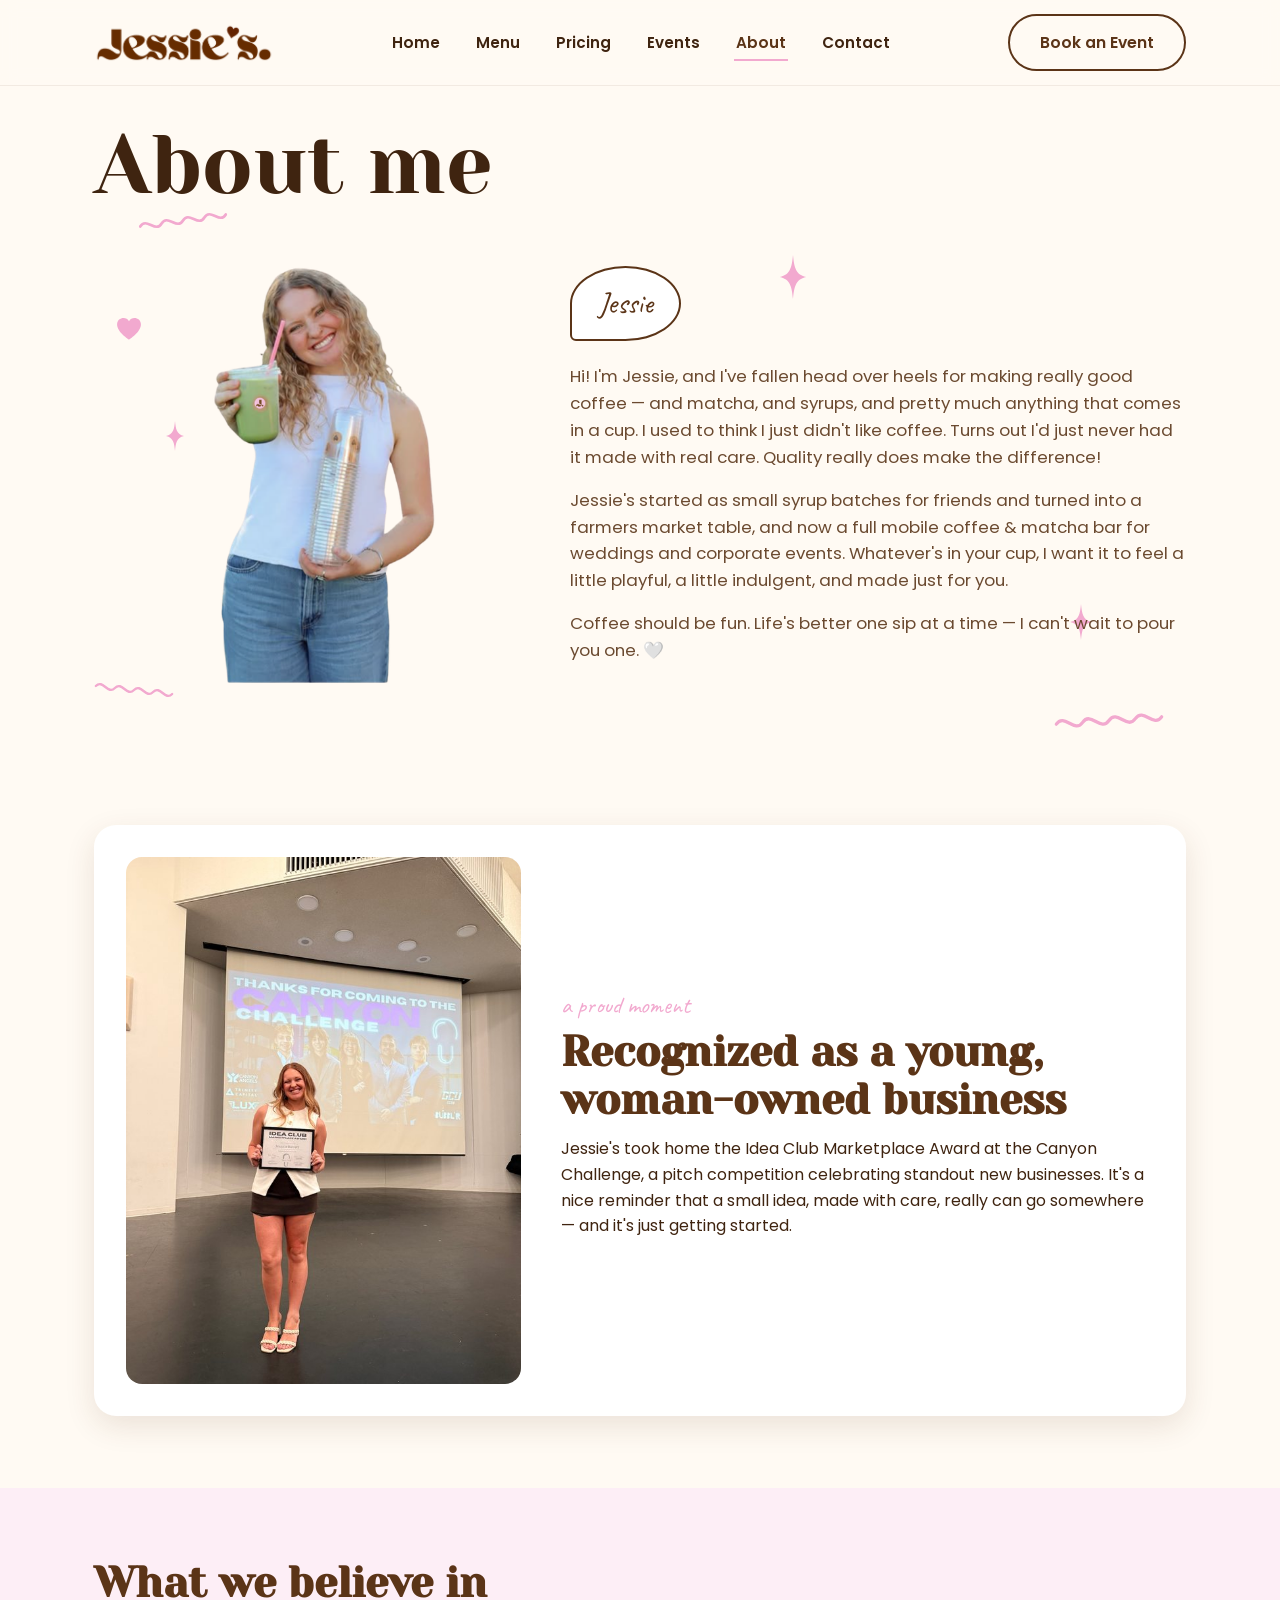
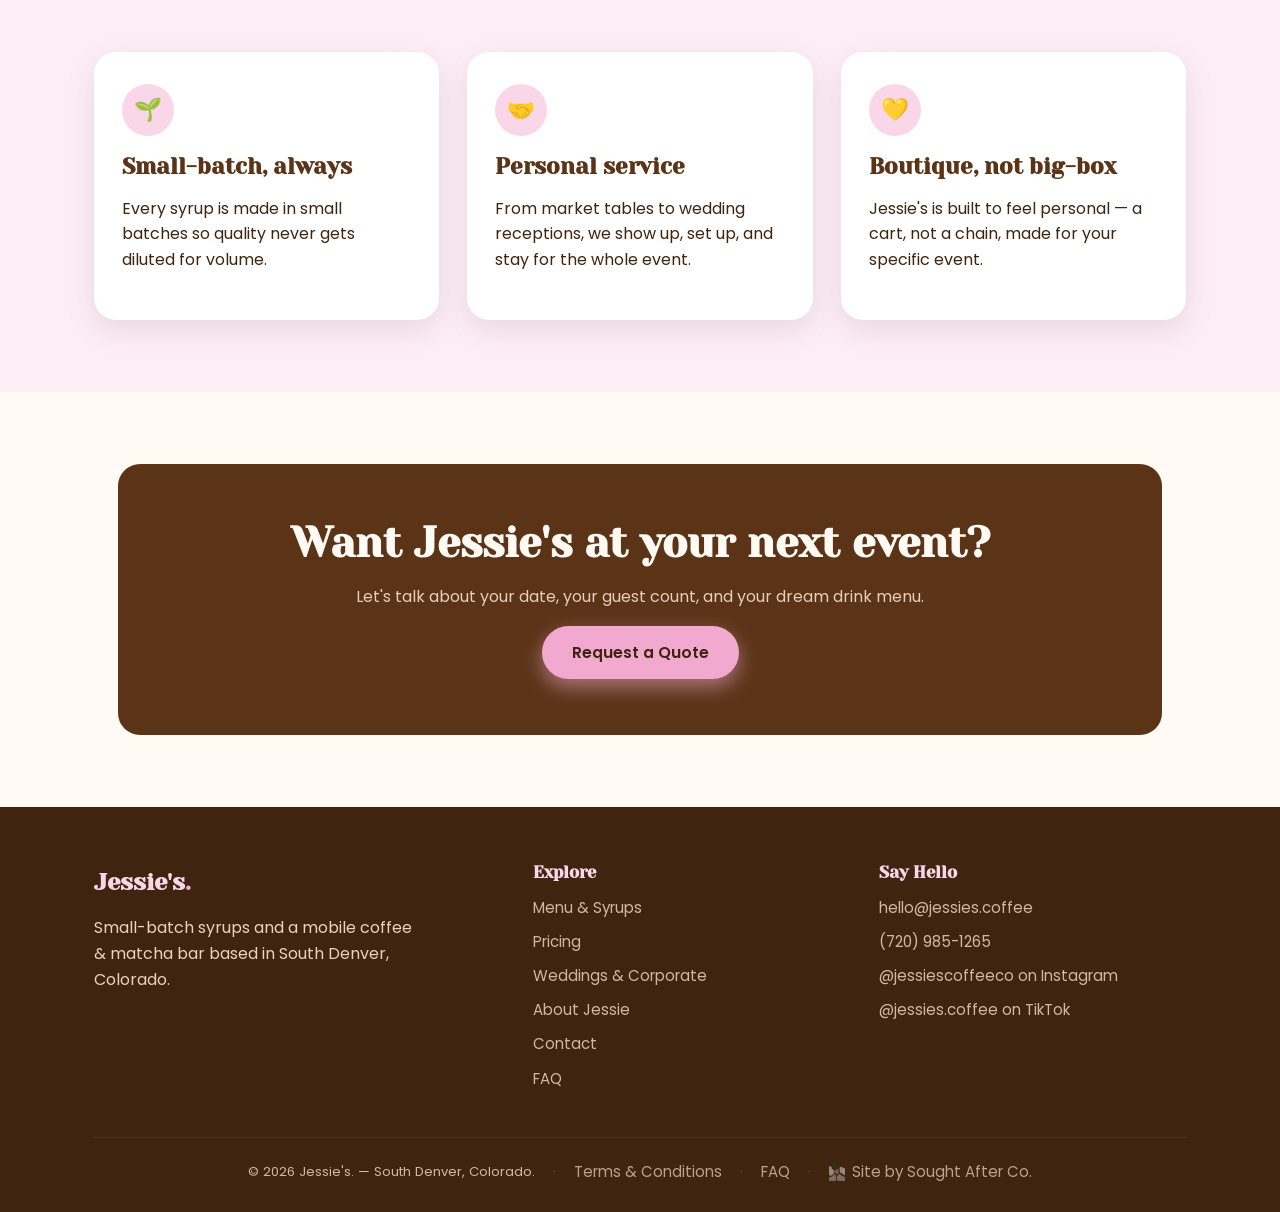
==== commit f14e88b5: "Add files via upload" ====
--- a/website/about.html
+++ b/website/about.html
@@ -27,8 +27,7 @@
 <header class="site-header">
   <div class="nav-wrap">
     <a class="brand" href="index.html">
-      <img src="images/logo-mark.jpg?v=2" alt="Jessie's logo" />
-      <span class="brand-word">Jessie's<span class="dot">.</span></span>
+      <img src="images/logo-wordmark.png" alt="Jessie's" />
     </a>
     <nav>
       <ul class="nav-links">
@@ -85,6 +84,21 @@
         <p>Hi! I'm Jessie, and I've fallen head over heels for making really good coffee — and matcha, and syrups, and pretty much anything that comes in a cup. I used to think I just didn't like coffee. Turns out I'd just never had it made with real care. Quality really does make the difference!</p>
         <p>Jessie's started as small syrup batches for friends and turned into a farmers market table, and now a full mobile coffee &amp; matcha bar for weddings and corporate events. Whatever's in your cup, I want it to feel a little playful, a little indulgent, and made just for you.</p>
         <p>Coffee should be fun. Life's better one sip at a time — I can't wait to pour you one. 🤍</p>
+      </div>
+    </div>
+  </div>
+</section>
+
+<section>
+  <div class="container">
+    <div class="award-card">
+      <div class="award-photo">
+        <img src="images/jessie-award.jpg" alt="Jessie holding her Idea Club Marketplace Award on stage at the Canyon Challenge" />
+      </div>
+      <div class="award-copy">
+        <span class="eyebrow">a proud moment</span>
+        <h2>Recognized as a young, woman-owned business</h2>
+        <p>Jessie's took home the Idea Club Marketplace Award at the Canyon Challenge, a pitch competition celebrating standout new businesses. It's a nice reminder that a small idea, made with care, really can go somewhere — and it's just getting started.</p>
       </div>
     </div>
   </div>
--- a/website/css/style.css
+++ b/website/css/style.css
@@ -147,10 +147,9 @@
 }
 
 .brand img {
-  width: 44px;
-  height: 44px;
-  border-radius: 50%;
-  object-fit: cover;
+  height: 40px;
+  width: auto;
+  display: block;
 }
 
 .brand-word {
@@ -621,6 +620,108 @@
 .doodle.sparkle-2 { top: 40%; left: 6%; width: 30px; }
 .doodle.sparkle-3 { bottom: 18%; right: 8%; width: 36px; }
 .doodle.heart-1 { top: 20%; left: 2%; width: 26px; }
+
+/* Award highlight */
+.award-card {
+  display: grid;
+  grid-template-columns: 0.8fr 1.2fr;
+  align-items: center;
+  gap: 40px;
+  background: var(--white);
+  border-radius: var(--radius);
+  box-shadow: var(--shadow);
+  padding: 32px;
+}
+
+.award-photo img {
+  width: 100%;
+  border-radius: 16px;
+  display: block;
+}
+
+.award-copy h2 { margin-bottom: 12px; }
+
+@media (max-width: 760px) {
+  .award-card { grid-template-columns: 1fr; text-align: center; padding: 26px; }
+  .award-photo img { max-width: 280px; margin: 0 auto; }
+}
+
+/* Lead magnet */
+.lead-magnet-card {
+  display: grid;
+  grid-template-columns: 1.2fr 0.8fr;
+  align-items: center;
+  gap: 40px;
+  background: var(--brown);
+  color: var(--cream);
+  border-radius: var(--radius);
+  padding: 48px 44px;
+}
+
+.lead-magnet-card .eyebrow { color: var(--pink); }
+.lead-magnet-card h2 { color: var(--cream); margin-bottom: 10px; }
+.lead-magnet-card p { color: #e8cdb9; }
+
+.lead-magnet-form {
+  display: flex;
+  gap: 12px;
+  flex-wrap: wrap;
+  margin-top: 22px;
+}
+
+.lead-magnet-form input[type="email"] {
+  flex: 1;
+  min-width: 220px;
+  padding: 14px 18px;
+  border-radius: 999px;
+  border: none;
+  font-family: var(--font-body);
+  font-size: 0.96rem;
+}
+
+.lead-magnet-form input[type="email"]:focus {
+  outline: 3px solid var(--pink);
+}
+
+.lead-magnet-photo img {
+  width: 100%;
+  border-radius: 16px;
+  box-shadow: 0 10px 30px rgba(0,0,0,0.25);
+}
+
+#lead-magnet-msg, #lead-magnet-msg-menu {
+  margin-top: 10px;
+  font-size: 0.88rem;
+  color: var(--pink);
+  min-height: 18px;
+}
+
+@media (max-width: 760px) {
+  .lead-magnet-card { grid-template-columns: 1fr; text-align: center; padding: 36px 26px; }
+  .lead-magnet-photo { order: -1; max-width: 240px; margin: 0 auto; }
+  .lead-magnet-form { justify-content: center; }
+}
+
+/* Menu page photo row */
+.menu-photo-row {
+  display: grid;
+  grid-template-columns: 1fr 0.7fr;
+  align-items: center;
+  gap: 40px;
+  margin-bottom: 44px;
+}
+
+.menu-photo img {
+  width: 100%;
+  border-radius: var(--radius);
+  box-shadow: var(--shadow);
+}
+
+@media (max-width: 760px) {
+  .menu-photo-row { grid-template-columns: 1fr; text-align: center; }
+  .menu-photo img { max-width: 300px; margin: 0 auto; }
+  .menu-photo { order: -1; }
+}
 
 @media (max-width: 900px) {
   .poster-grid { grid-template-columns: 1fr; min-height: unset; text-align: center; }
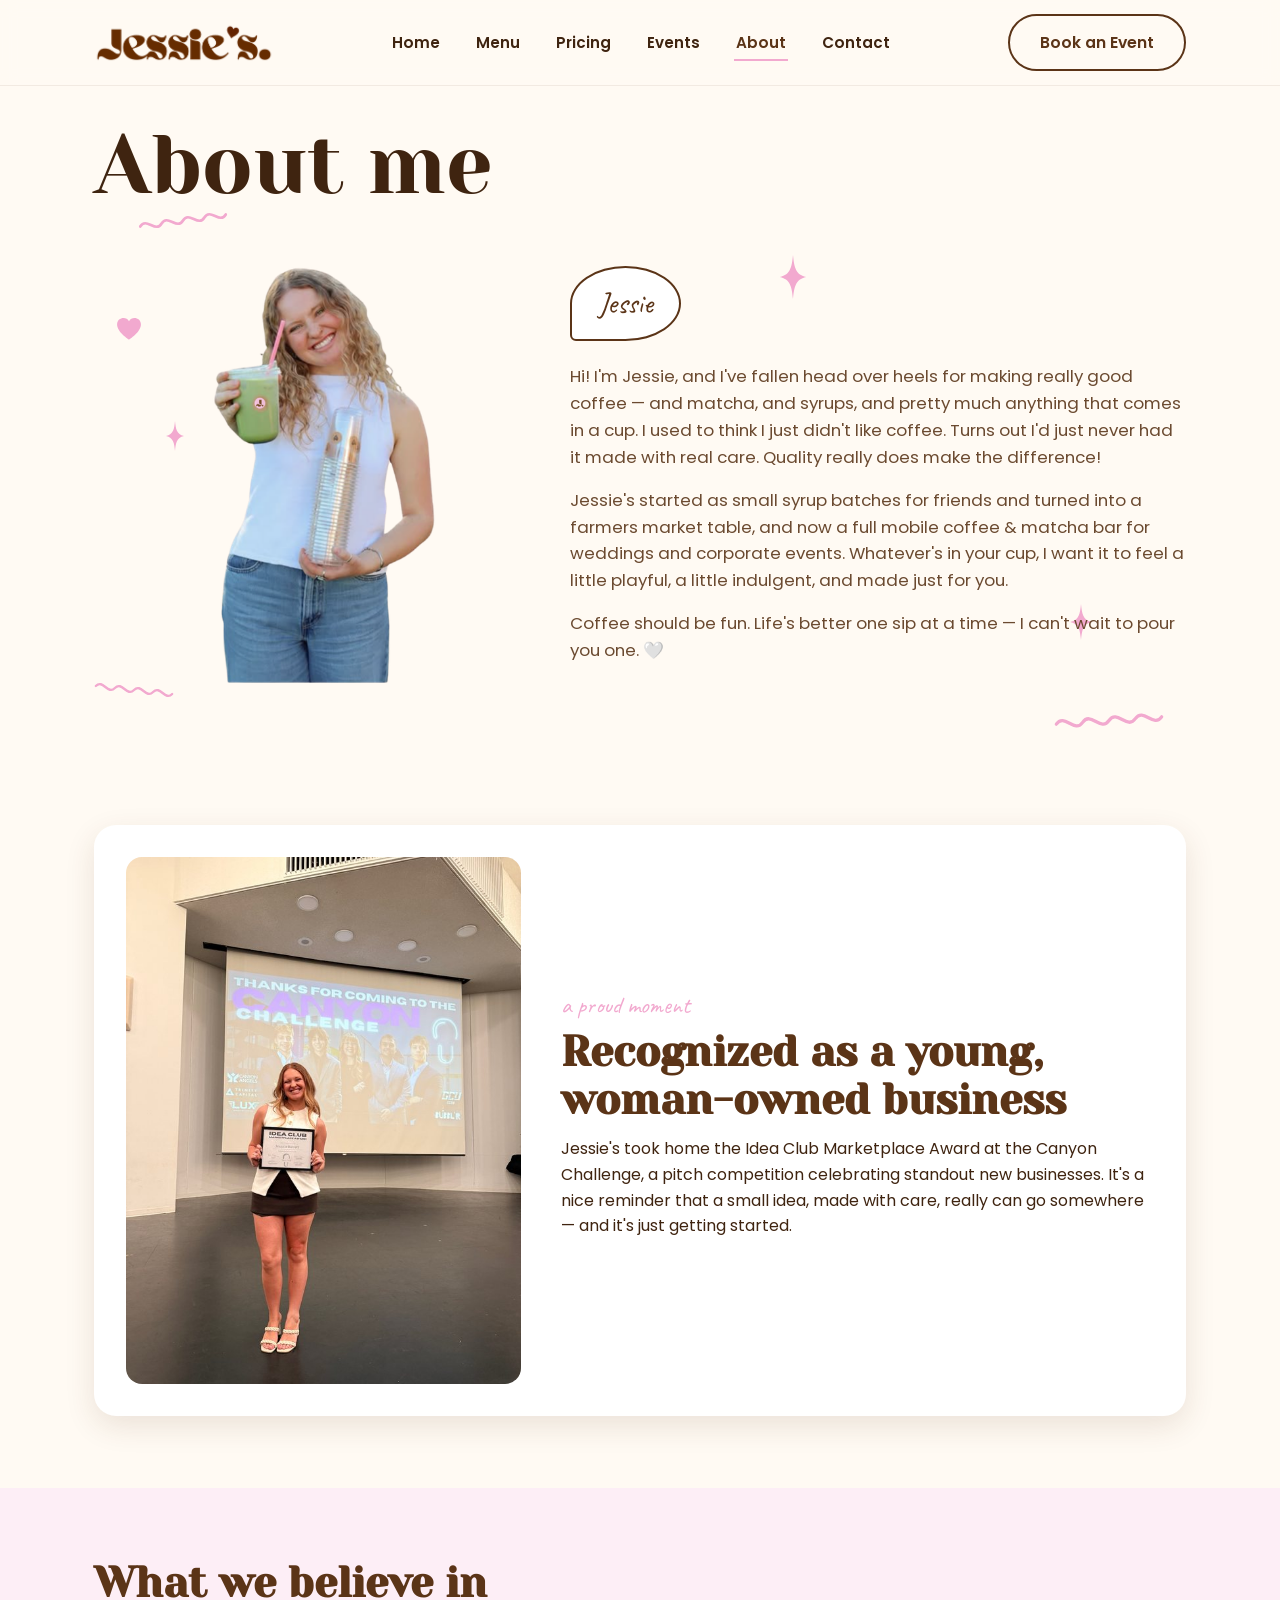
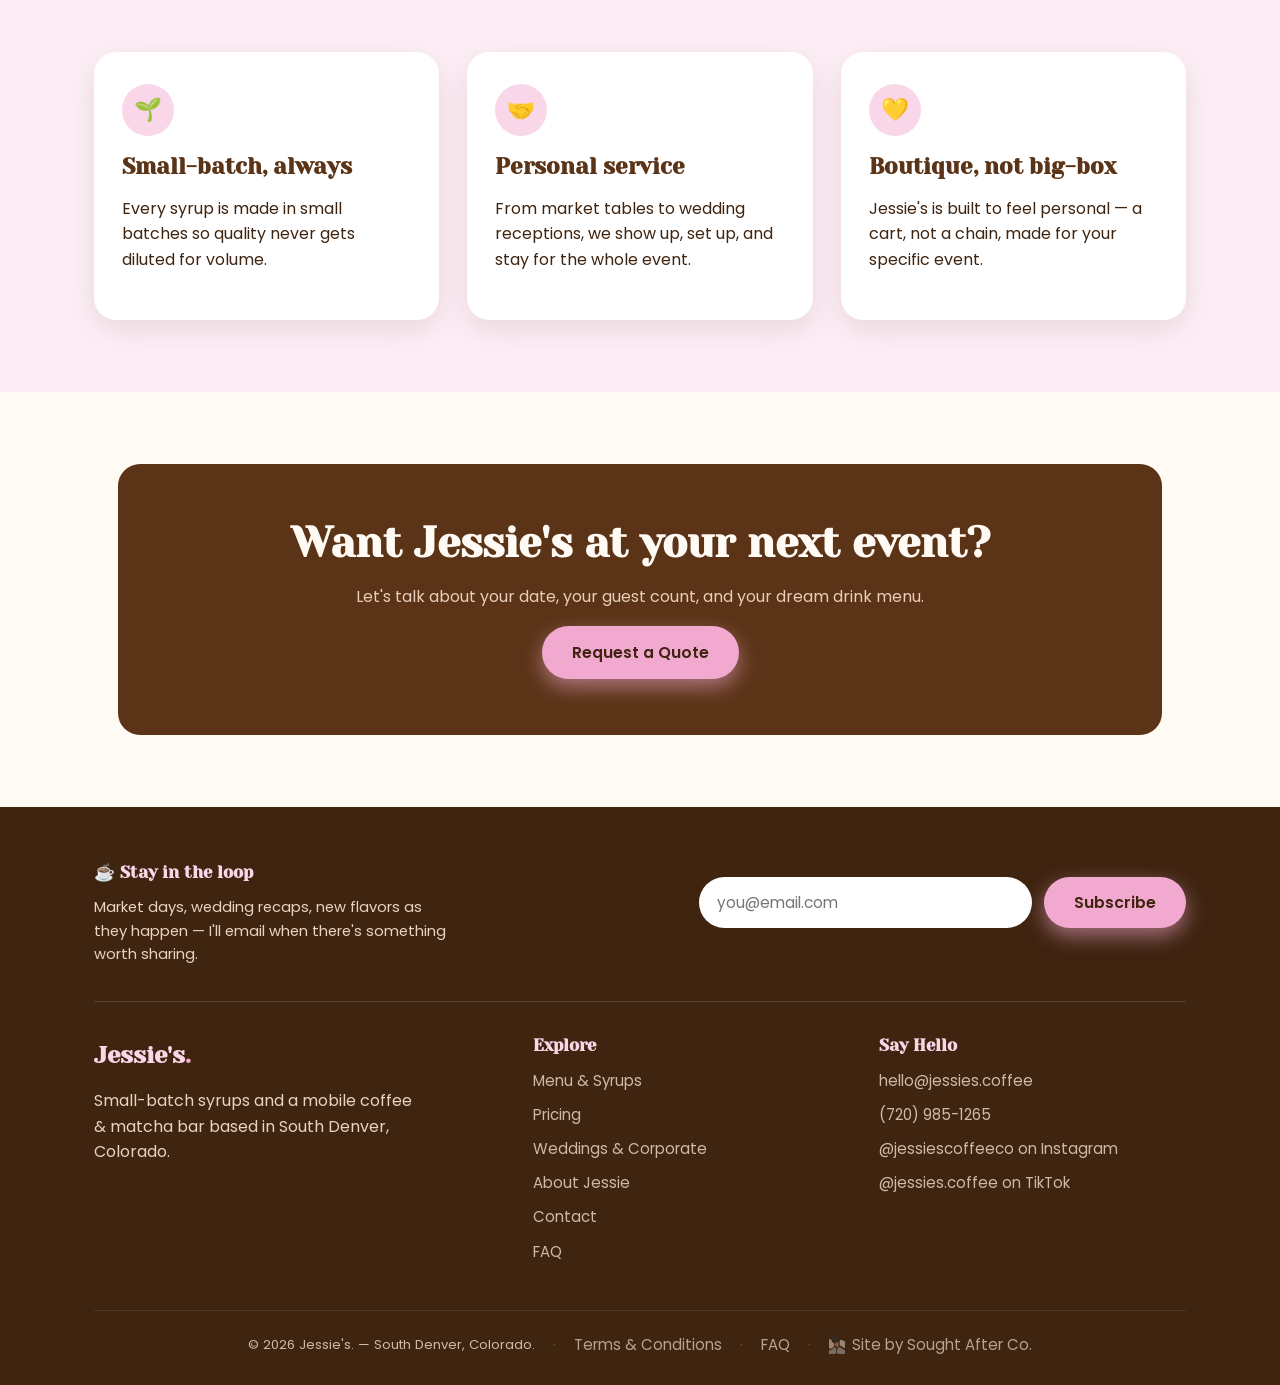
==== commit 3d83dfbb: "Add files via upload" ====
--- a/website/about.html
+++ b/website/about.html
@@ -141,6 +141,21 @@
 
 <footer class="site-footer">
   <div class="container">
+    <div class="footer-newsletter">
+      <div class="footer-newsletter-copy">
+        <h4>&#9749; Stay in the loop</h4>
+        <p>Market days, wedding recaps, new flavors as they happen — I'll email when there's something worth sharing.</p>
+      </div>
+      <div class="footer-newsletter-form-wrap">
+        <form class="lead-magnet-form newsletter-form">
+          <input type="hidden" name="_type" value="newsletter" />
+          <input type="hidden" name="_subject" value="New newsletter signup — Jessie's." />
+          <input type="email" name="Email" placeholder="you@email.com" required />
+          <button type="submit" class="btn btn-primary">Subscribe</button>
+        </form>
+        <p></p>
+      </div>
+    </div>
     <div class="footer-grid">
       <div class="footer-brand">
         <span class="brand-word">Jessie's<span class="dot">.</span></span>
--- a/website/css/style.css
+++ b/website/css/style.css
@@ -422,6 +422,75 @@
   color: #7a5a41;
 }
 
+/* Form success state — cups clink, a little message replaces the form */
+.form-success {
+  text-align: center;
+  padding: 10px 4px;
+  animation: form-success-in 0.35s ease;
+}
+
+.form-success.compact { padding: 2px 4px; }
+
+.clink-cups {
+  display: flex;
+  justify-content: center;
+  align-items: flex-end;
+  gap: 2px;
+  font-size: 2.2rem;
+  line-height: 1;
+  height: 42px;
+  margin-bottom: 8px;
+}
+
+.form-success.compact .clink-cups {
+  font-size: 1.6rem;
+  height: 30px;
+  margin-bottom: 4px;
+}
+
+.clink-cups .cup {
+  display: inline-block;
+  transform-origin: bottom center;
+}
+
+.clink-cups .cup-left { animation: clink-left 0.7s ease-out both; }
+.clink-cups .cup-right { animation: clink-right 0.7s ease-out both; }
+
+@keyframes clink-left {
+  0% { transform: translateX(-26px) rotate(-30deg); opacity: 0; }
+  55% { transform: translateX(3px) rotate(-6deg); opacity: 1; }
+  72% { transform: translateX(-2px) rotate(-12deg); }
+  100% { transform: translateX(0) rotate(-12deg); }
+}
+
+@keyframes clink-right {
+  0% { transform: translateX(26px) rotate(30deg); opacity: 0; }
+  55% { transform: translateX(-3px) rotate(6deg); opacity: 1; }
+  72% { transform: translateX(2px) rotate(12deg); }
+  100% { transform: translateX(0) rotate(12deg); }
+}
+
+@keyframes form-success-in {
+  from { opacity: 0; transform: translateY(6px); }
+  to { opacity: 1; transform: translateY(0); }
+}
+
+.form-success-text {
+  font-family: var(--font-display);
+  font-size: 1.1rem;
+  color: var(--brown);
+  margin: 0;
+}
+
+.form-success.compact .form-success-text {
+  font-size: 0.98rem;
+}
+
+.lead-magnet-card .form-success-text,
+.footer-newsletter .form-success-text {
+  color: var(--cream);
+}
+
 /* Pricing tiers */
 .pricing-card {
   position: relative;
@@ -764,6 +833,55 @@
   grid-template-columns: 1.3fr 1fr 1fr;
   gap: 40px;
   margin-bottom: 36px;
+}
+
+/* Footer newsletter signup */
+.footer-newsletter {
+  display: flex;
+  flex-wrap: wrap;
+  align-items: center;
+  justify-content: space-between;
+  gap: 20px 32px;
+  padding-bottom: 34px;
+  margin-bottom: 34px;
+  border-bottom: 1px solid rgba(255,255,255,0.14);
+}
+
+.footer-newsletter-copy h4 {
+  color: var(--pink);
+  font-size: 1.15rem;
+  margin-bottom: 6px;
+}
+
+.footer-newsletter-copy p {
+  color: #e9d3bf;
+  font-size: 0.92rem;
+  max-width: 360px;
+  margin: 0;
+}
+
+.footer-newsletter-form-wrap { min-width: 280px; }
+
+.footer-newsletter .lead-magnet-form {
+  margin-top: 0;
+  flex-wrap: nowrap;
+}
+
+.footer-newsletter .lead-magnet-form input[type="email"] {
+  min-width: 180px;
+}
+
+.footer-newsletter-form-wrap p {
+  margin: 8px 0 0;
+  font-size: 0.82rem;
+  color: var(--pink);
+  min-height: 16px;
+}
+
+@media (max-width: 700px) {
+  .footer-newsletter { flex-direction: column; align-items: flex-start; }
+  .footer-newsletter .lead-magnet-form { width: 100%; flex-wrap: wrap; }
+  .footer-newsletter-form-wrap { width: 100%; min-width: 0; }
 }
 
 .site-footer h4 {
